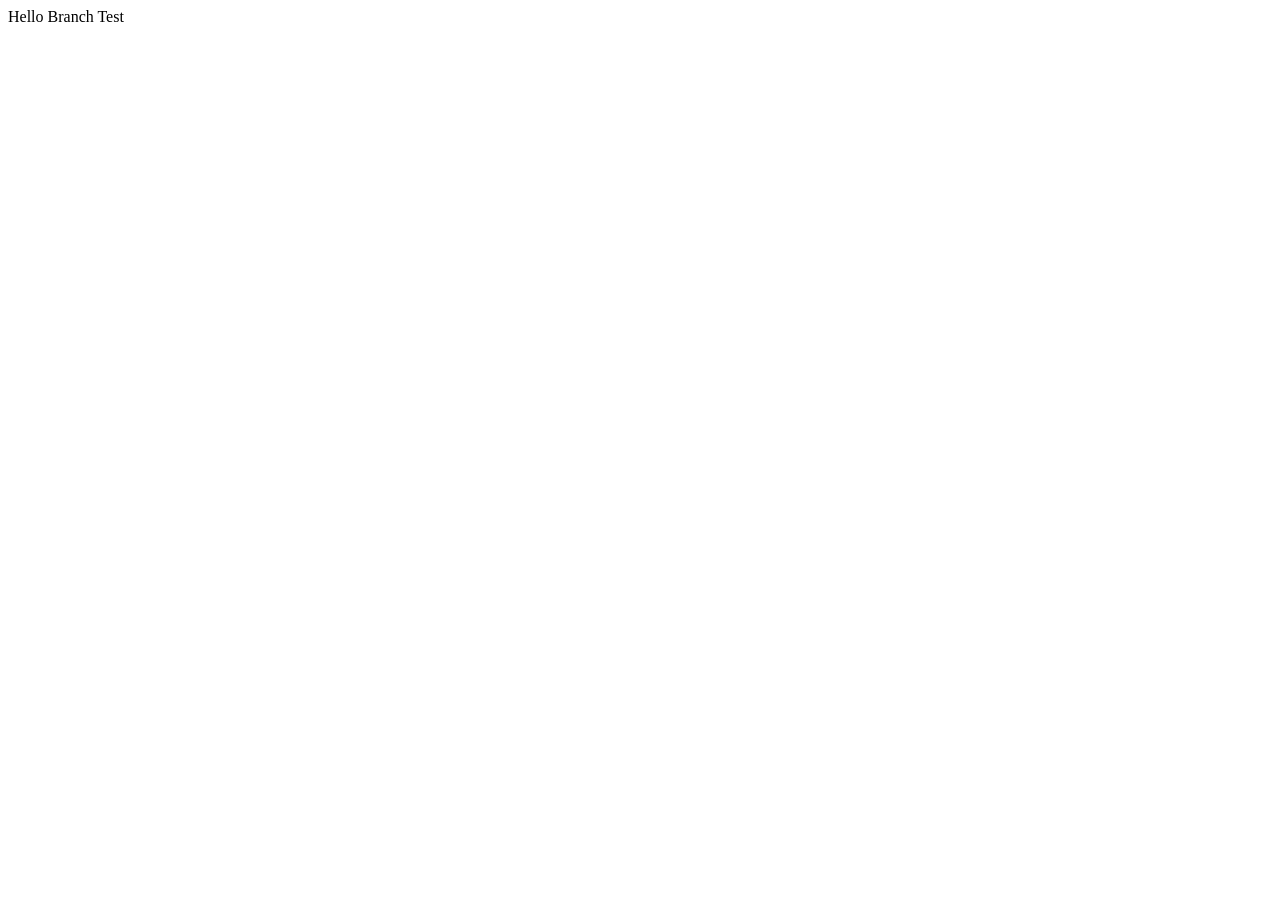
==== index.html @ 0f4a1770 "브랜치 테스트" ====
<!doctype html>
<html lang="ko">
<head>
    <meta charset="UTF-8">
    <meta name="viewport"
          content="width=device-width, user-scalable=no, initial-scale=1.0, maximum-scale=1.0, minimum-scale=1.0">
    <meta http-equiv="X-UA-Compatible" content="ie=edge">
    <title>Programming Tutorial / Code Assets - PlayOk</title>
</head>
<body>
Hello Branch Test
</body>
</html>
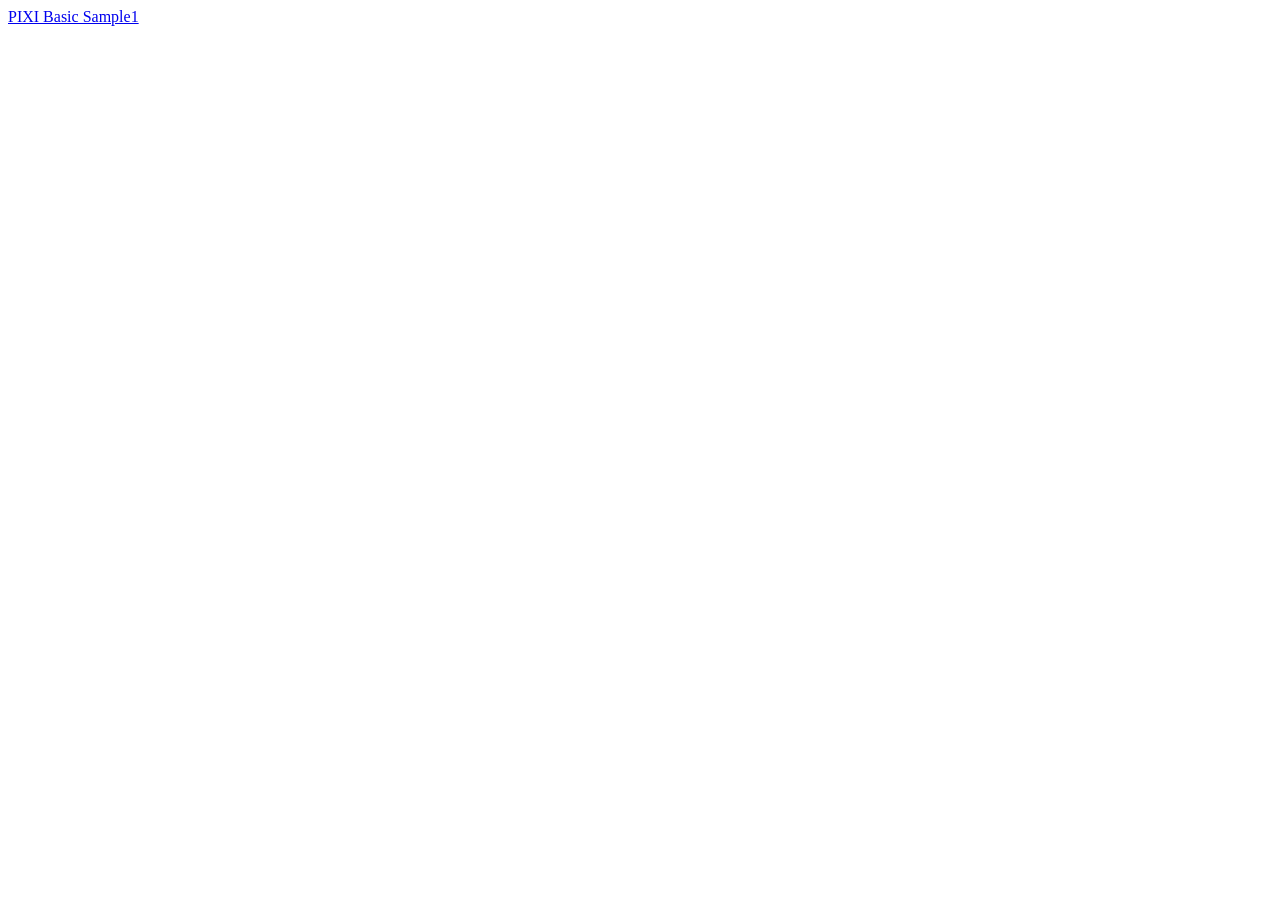
==== commit d401b223: "pixijs 기본 샘플" ====
--- a/index.html
+++ b/index.html
@@ -1,13 +1,15 @@
 <!doctype html>
 <html lang="ko">
+
 <head>
     <meta charset="UTF-8">
-    <meta name="viewport"
-          content="width=device-width, user-scalable=no, initial-scale=1.0, maximum-scale=1.0, minimum-scale=1.0">
+    <meta name="viewport" content="width=device-width, user-scalable=no, initial-scale=1.0, maximum-scale=1.0, minimum-scale=1.0">
     <meta http-equiv="X-UA-Compatible" content="ie=edge">
     <title>Programming Tutorial / Code Assets - PlayOk</title>
 </head>
+
 <body>
-Hello Branch Test
+    <a href="pixi/test1/test1.html">PIXI Basic Sample1</a>
 </body>
+
 </html>
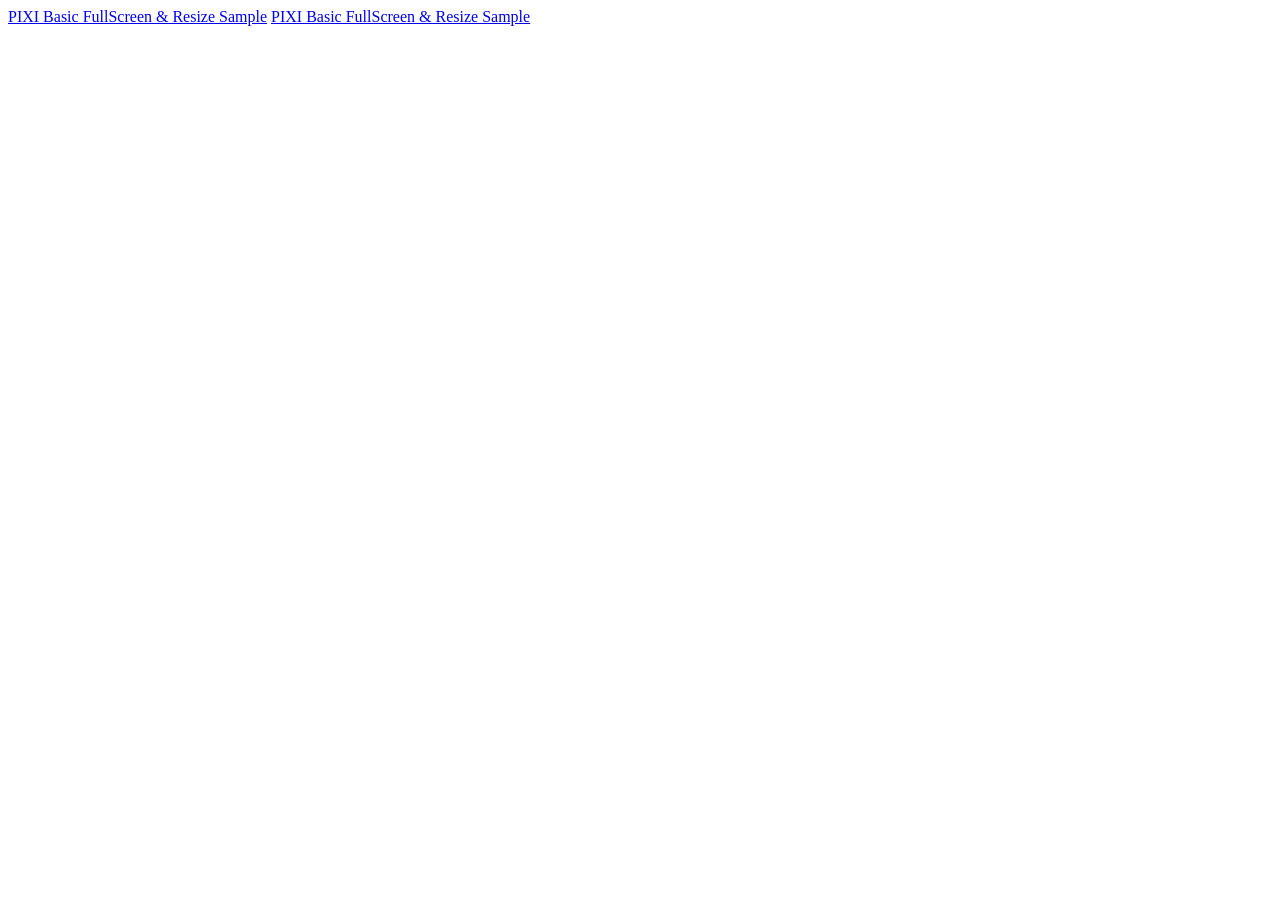
==== commit 0fcc5fdd: "add" ====
--- a/index.html
+++ b/index.html
@@ -9,7 +9,8 @@
 </head>
 
 <body>
-    <a href="pixi/test1/test1.html">PIXI Basic Sample1</a>
+    <a href="pixi/test1/1_basic_code_fullscreen_resize.html">PIXI Basic FullScreen & Resize Sample</a>
+    <a href="pixi/test1/test2.html">PIXI Basic FullScreen & Resize Sample</a>
 </body>
 
 </html>
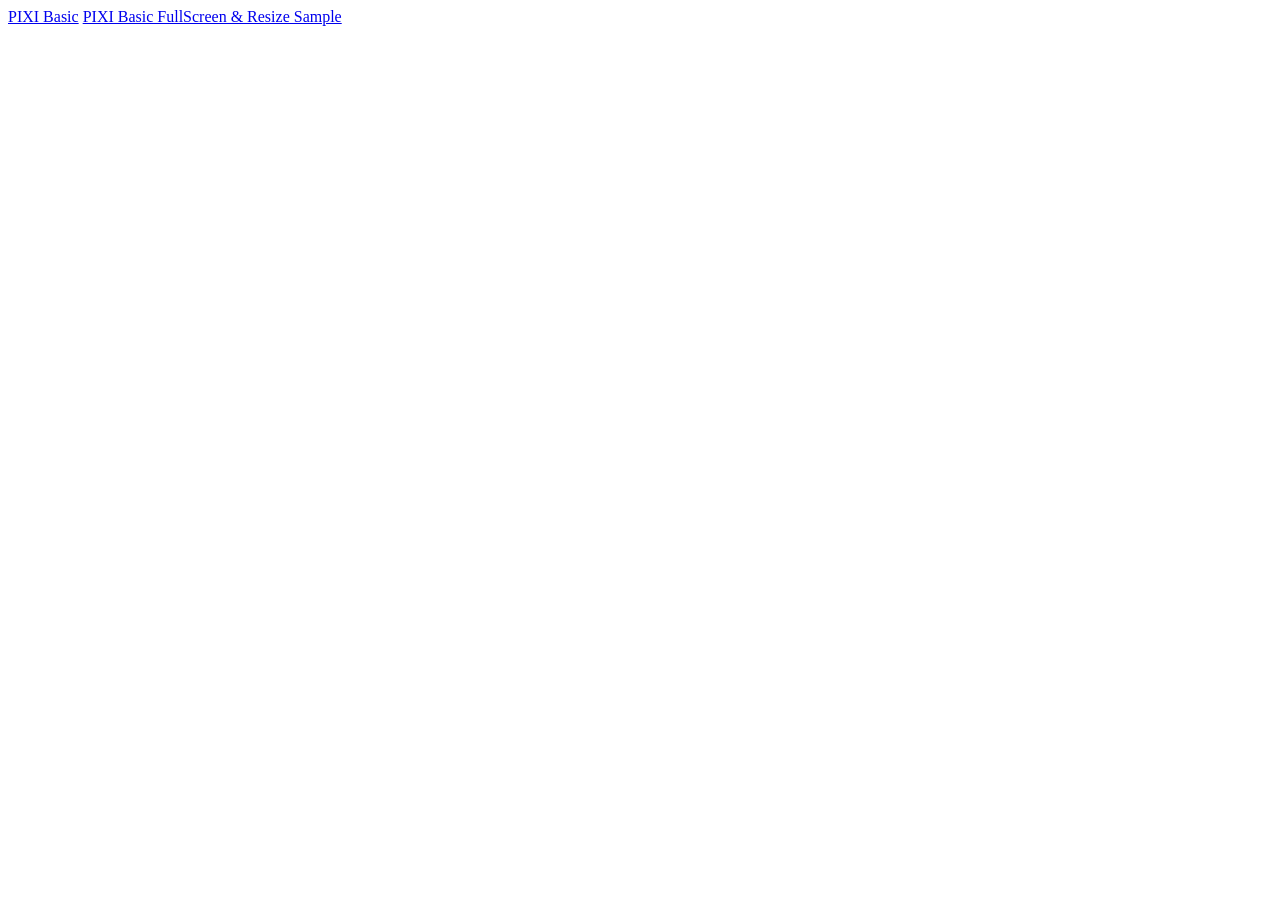
==== commit 2411b747: "add" ====
--- a/index.html
+++ b/index.html
@@ -9,8 +9,8 @@
 </head>
 
 <body>
-    <a href="pixi/test1/1_basic_code_fullscreen_resize.html">PIXI Basic FullScreen & Resize Sample</a>
-    <a href="pixi/test1/test2.html">PIXI Basic FullScreen & Resize Sample</a>
+    <a href="pixi/test1/1_basic_code_fullscreen_resize.html">PIXI Basic</a>
+    <a href="pixi/test1/2_basic_rectangle.html">PIXI Basic FullScreen & Resize Sample</a>
 </body>
 
 </html>
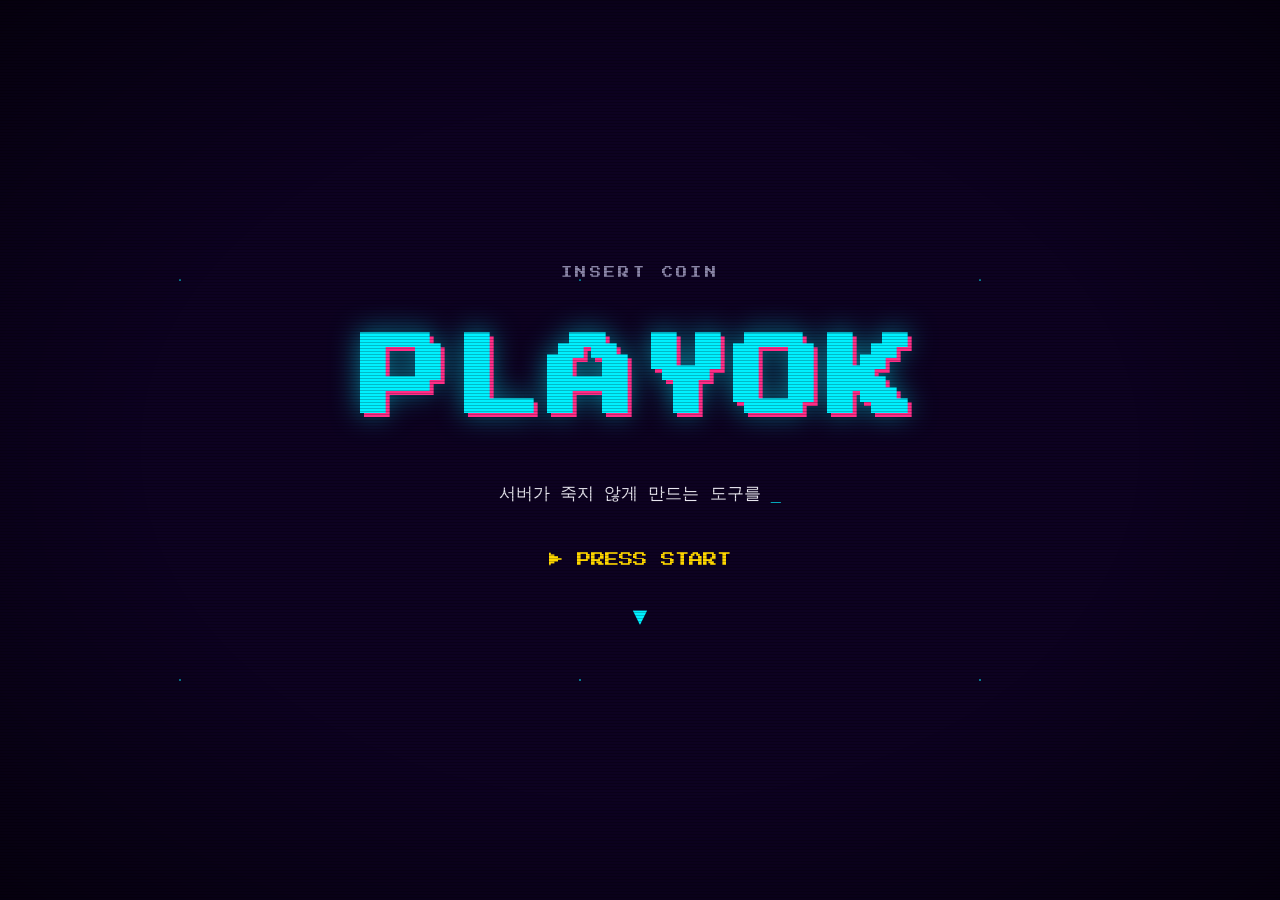
==== commit 24dded31: "feat: 아케이드 타이틀 화면과 CRT 스타일 기반 구축" ====
--- a/index.html
+++ b/index.html
@@ -1,16 +1,30 @@
 <!doctype html>
 <html lang="ko">
+<head>
+<meta charset="UTF-8">
+<meta name="viewport" content="width=device-width, initial-scale=1">
+<title>PLAYOK ARCADE — 시스템 도구를 만드는 개발자</title>
+<meta name="description" content="Go·Rust·C로 서버 운영 도구를 만듭니다. 총 4,911건의 기여 기록.">
+<link rel="icon" href="assets/favicon.svg" type="image/svg+xml">
+<link rel="preconnect" href="https://fonts.googleapis.com">
+<link rel="preconnect" href="https://fonts.gstatic.com" crossorigin>
+<link rel="stylesheet" href="https://fonts.googleapis.com/css2?family=Press+Start+2P&display=swap">
+<link rel="stylesheet" href="css/main.css">
+</head>
+<body>
+<div class="crt" aria-hidden="true"></div>
 
-<head>
-    <meta charset="UTF-8">
-    <meta name="viewport" content="width=device-width, user-scalable=no, initial-scale=1.0, maximum-scale=1.0, minimum-scale=1.0">
-    <meta http-equiv="X-UA-Compatible" content="ie=edge">
-    <title>Programming Tutorial / Code Assets - PlayOk</title>
-</head>
+<main>
+  <section id="title" class="screen">
+    <p class="insert-coin">INSERT COIN</p>
+    <h1 class="logo">PLAYOK</h1>
+    <p class="tagline"><span id="typed"></span><span class="caret" aria-hidden="true">_</span></p>
+    <noscript><p class="tagline">서버가 죽지 않게 만드는 도구를 만듭니다.</p></noscript>
+    <p class="press-start">▶ PRESS START</p>
+    <a class="scroll-hint" href="#score" aria-label="아래로 이동">▼</a>
+  </section>
+</main>
 
-<body>
-    <a href="pixi/test1/1_basic_code_fullscreen_resize.html">PIXI Basic</a>
-    <a href="pixi/test1/2_basic_rectangle.html">PIXI Basic FullScreen & Resize Sample</a>
+<script src="js/main.js"></script>
 </body>
-
-</html>+</html>
--- a/css/main.css
+++ b/css/main.css
@@ -0,0 +1,126 @@
+:root {
+  --bg: #0d0221;
+  --bg-panel: #190b3d;
+  --cyan: #00f0ff;
+  --magenta: #ff2e88;
+  --yellow: #ffd700;
+  --green: #39ff14;
+  --text: #e8e6f0;
+  --text-dim: #8b86a8;
+  --pixel: "Press Start 2P", ui-monospace, "SF Mono", Consolas, monospace;
+  --mono: ui-monospace, "SF Mono", SFMono-Regular, Consolas, monospace;
+}
+
+*, *::before, *::after { box-sizing: border-box; }
+
+body {
+  margin: 0;
+  background: var(--bg);
+  color: var(--text);
+  font-family: var(--mono);
+  line-height: 1.7;
+  overflow-x: hidden;
+}
+
+/* 별 배경 */
+body::before {
+  content: "";
+  position: fixed;
+  inset: 0;
+  z-index: -1;
+  background:
+    radial-gradient(1px 1px at 20% 30%, #fff 50%, transparent 50%),
+    radial-gradient(1px 1px at 70% 15%, #fff 50%, transparent 50%),
+    radial-gradient(2px 2px at 45% 70%, var(--cyan) 50%, transparent 50%),
+    radial-gradient(1px 1px at 85% 60%, var(--magenta) 50%, transparent 50%),
+    radial-gradient(1px 1px at 10% 85%, #fff 50%, transparent 50%);
+  background-size: 400px 400px;
+  opacity: 0.5;
+}
+
+/* CRT 스캔라인 + 비네트 */
+.crt {
+  position: fixed;
+  inset: 0;
+  z-index: 9999;
+  pointer-events: none;
+  background:
+    repeating-linear-gradient(to bottom,
+      rgba(0, 0, 0, 0.22) 0, rgba(0, 0, 0, 0.22) 1px,
+      transparent 1px, transparent 3px),
+    radial-gradient(ellipse at center, transparent 55%, rgba(0, 0, 0, 0.55) 100%);
+}
+
+a { color: var(--cyan); }
+a:focus-visible, button:focus-visible {
+  outline: 3px solid var(--yellow);
+  outline-offset: 3px;
+}
+
+.screen {
+  max-width: 1100px;
+  margin: 0 auto;
+  padding: 6rem 1.25rem;
+}
+
+#title {
+  min-height: 100svh;
+  display: flex;
+  flex-direction: column;
+  align-items: center;
+  justify-content: center;
+  text-align: center;
+  gap: 1.5rem;
+}
+
+.insert-coin {
+  font-family: var(--pixel);
+  font-size: clamp(0.5rem, 1.6vw, 0.7rem);
+  color: var(--text-dim);
+  letter-spacing: 0.3em;
+  margin: 0;
+}
+
+.logo {
+  font-family: var(--pixel);
+  font-size: clamp(2rem, 11vw, 5.5rem);
+  margin: 0;
+  color: var(--cyan);
+  letter-spacing: 0.06em;
+  text-shadow:
+    4px 4px 0 var(--magenta),
+    0 0 28px rgba(0, 240, 255, 0.55);
+}
+
+.tagline {
+  font-size: clamp(0.85rem, 2.4vw, 1.05rem);
+  color: var(--text);
+  min-height: 1.7em;
+  margin: 0;
+}
+
+.caret { color: var(--cyan); animation: blink 1s steps(1) infinite; }
+
+.press-start {
+  font-family: var(--pixel);
+  font-size: clamp(0.6rem, 2vw, 0.9rem);
+  color: var(--yellow);
+  margin: 1rem 0 0;
+  animation: blink 1.2s steps(1) infinite;
+}
+
+.scroll-hint {
+  font-size: 1.5rem;
+  text-decoration: none;
+  animation: bob 1.6s ease-in-out infinite;
+}
+
+@keyframes blink { 50% { opacity: 0; } }
+@keyframes bob { 50% { transform: translateY(10px); } }
+
+@media (prefers-reduced-motion: reduce) {
+  *, *::before, *::after {
+    animation: none !important;
+    transition: none !important;
+  }
+}
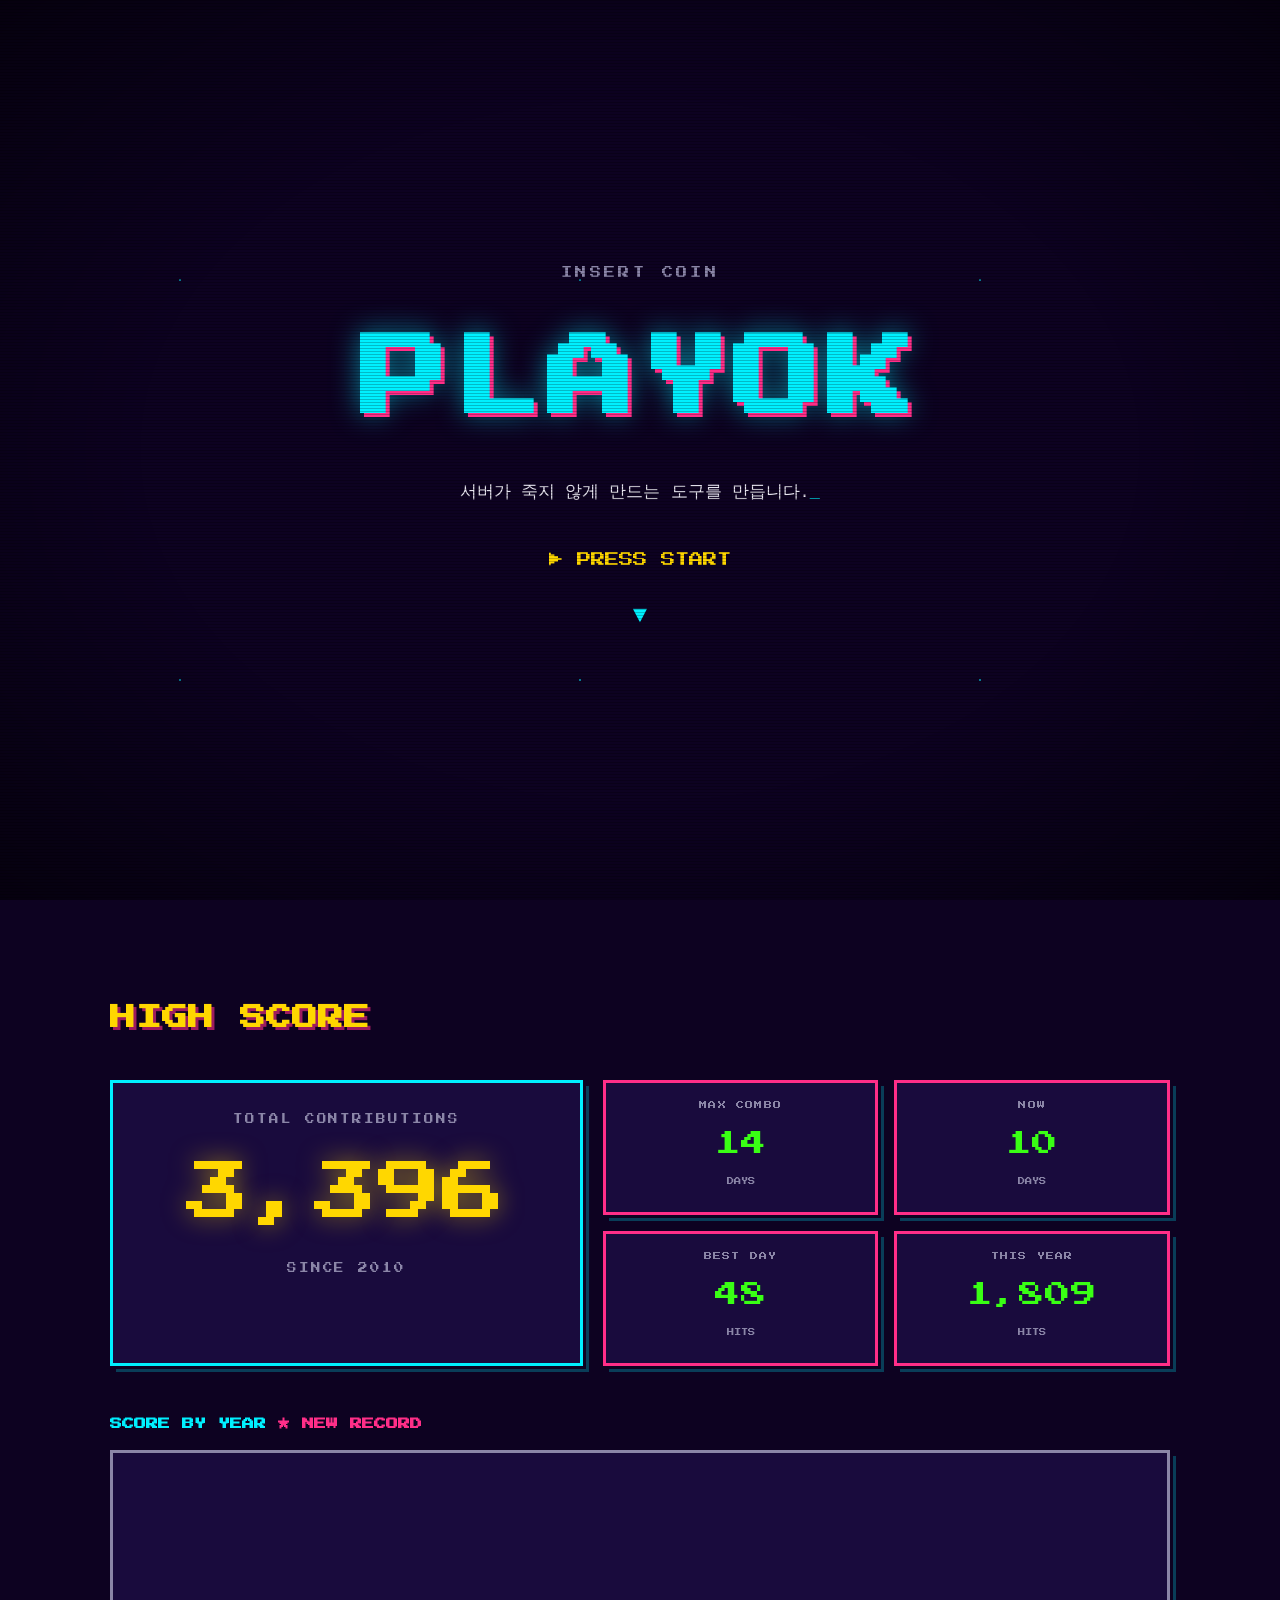
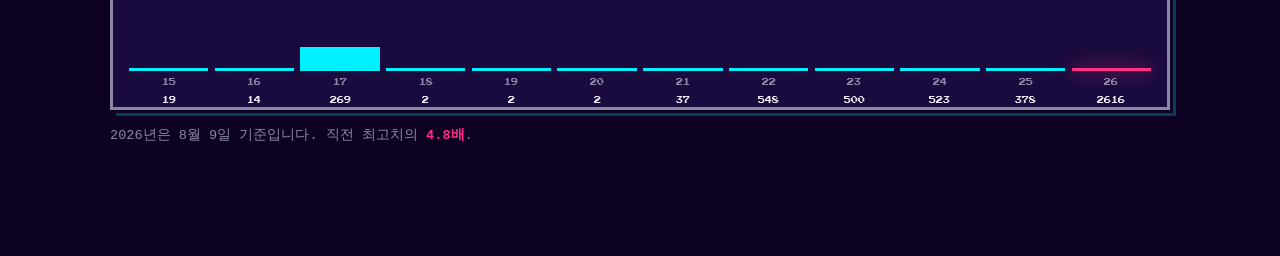
==== commit 8f08453e: "feat: HIGH SCORE 섹션 추가 (기여 통계 시각화)" ====
--- a/index.html
+++ b/index.html
@@ -23,6 +23,41 @@
     <p class="press-start">▶ PRESS START</p>
     <a class="scroll-hint" href="#score" aria-label="아래로 이동">▼</a>
   </section>
+
+  <section id="score" class="screen">
+    <h2 class="section-title">HIGH SCORE</h2>
+
+    <div class="score-board">
+      <div class="score-main">
+        <p class="score-label">TOTAL CONTRIBUTIONS</p>
+        <p class="score-value" data-stat="total" data-target="4911">4,911</p>
+        <p class="score-since">SINCE 2010</p>
+      </div>
+      <ul class="score-grid">
+        <li><span class="k">MAX COMBO</span><span class="v" data-stat="max_combo" data-target="20">20</span><span class="u">DAYS</span></li>
+        <li><span class="k">NOW</span><span class="v" data-stat="current_combo" data-target="14">14</span><span class="u">DAYS</span></li>
+        <li><span class="k">BEST DAY</span><span class="v" data-stat="best_day" data-target="69">69</span><span class="u">HITS</span></li>
+        <li><span class="k">THIS YEAR</span><span class="v" data-stat="year_total" data-target="2616">2,616</span><span class="u">HITS</span></li>
+      </ul>
+    </div>
+
+    <h3 class="chart-title">SCORE BY YEAR <span class="record">★ NEW RECORD</span></h3>
+    <ol class="chart" id="chart">
+      <li style="--h:0.7%"><span class="bar"></span><span class="yr">15</span><span class="n">19</span></li>
+      <li style="--h:0.5%"><span class="bar"></span><span class="yr">16</span><span class="n">14</span></li>
+      <li style="--h:10.3%"><span class="bar"></span><span class="yr">17</span><span class="n">269</span></li>
+      <li style="--h:0.1%"><span class="bar"></span><span class="yr">18</span><span class="n">2</span></li>
+      <li style="--h:0.1%"><span class="bar"></span><span class="yr">19</span><span class="n">2</span></li>
+      <li style="--h:0.1%"><span class="bar"></span><span class="yr">20</span><span class="n">2</span></li>
+      <li style="--h:1.4%"><span class="bar"></span><span class="yr">21</span><span class="n">37</span></li>
+      <li style="--h:20.9%"><span class="bar"></span><span class="yr">22</span><span class="n">548</span></li>
+      <li style="--h:19.1%"><span class="bar"></span><span class="yr">23</span><span class="n">500</span></li>
+      <li style="--h:20.0%"><span class="bar"></span><span class="yr">24</span><span class="n">523</span></li>
+      <li style="--h:14.4%"><span class="bar"></span><span class="yr">25</span><span class="n">378</span></li>
+      <li class="is-record" style="--h:100%"><span class="bar"></span><span class="yr">26</span><span class="n">2616</span></li>
+    </ol>
+    <p class="chart-note">2026년은 8월 9일 기준입니다. 직전 최고치의 <strong>4.8배</strong>.</p>
+  </section>
 </main>
 
 <script src="js/main.js"></script>
--- a/css/main.css
+++ b/css/main.css
@@ -115,6 +115,114 @@
   animation: bob 1.6s ease-in-out infinite;
 }
 
+/* ---------- HIGH SCORE ---------- */
+
+.section-title {
+  font-family: var(--pixel);
+  font-size: clamp(1rem, 3.5vw, 1.6rem);
+  color: var(--yellow);
+  text-shadow: 3px 3px 0 rgba(255, 46, 136, 0.6);
+  margin: 0 0 2.5rem;
+}
+
+.score-board {
+  display: grid;
+  grid-template-columns: 1fr;
+  gap: 1.25rem;
+  margin-bottom: 3rem;
+}
+
+.score-main, .score-grid li, .chart {
+  background: var(--bg-panel);
+  border: 3px solid var(--cyan);
+  box-shadow: 0 0 0 3px var(--bg), 6px 6px 0 rgba(0, 240, 255, 0.25);
+}
+
+.score-main { padding: 1.75rem; text-align: center; }
+.score-label, .score-since {
+  font-family: var(--pixel);
+  font-size: 0.6rem;
+  color: var(--text-dim);
+  margin: 0;
+  letter-spacing: 0.2em;
+}
+.score-value {
+  font-family: var(--pixel);
+  font-size: clamp(2rem, 9vw, 4rem);
+  color: var(--yellow);
+  margin: 0.75rem 0;
+  text-shadow: 0 0 24px rgba(255, 215, 0, 0.5);
+}
+
+.score-grid {
+  list-style: none;
+  display: grid;
+  grid-template-columns: repeat(2, 1fr);
+  gap: 1rem;
+  margin: 0;
+  padding: 0;
+}
+.score-grid li { padding: 1rem; text-align: center; border-color: var(--magenta); }
+.score-grid .k {
+  display: block;
+  font-family: var(--pixel);
+  font-size: 0.5rem;
+  color: var(--text-dim);
+  letter-spacing: 0.15em;
+}
+.score-grid .v {
+  display: block;
+  font-family: var(--pixel);
+  font-size: clamp(1.1rem, 4vw, 1.6rem);
+  color: var(--green);
+  margin: 0.6rem 0 0.2rem;
+}
+.score-grid .u { font-family: var(--pixel); font-size: 0.45rem; color: var(--text-dim); }
+
+.chart-title { font-family: var(--pixel); font-size: 0.75rem; color: var(--cyan); margin: 0 0 1rem; }
+.record { color: var(--magenta); animation: blink 1.4s steps(1) infinite; }
+
+.chart {
+  list-style: none;
+  display: grid;
+  grid-auto-flow: column;
+  grid-auto-columns: 1fr;
+  align-items: end;
+  gap: 0.4rem;
+  height: 260px;
+  margin: 0;
+  padding: 1rem 1rem 0;
+  border-color: var(--text-dim);
+}
+.chart li {
+  display: flex;
+  flex-direction: column;
+  align-items: center;
+  justify-content: flex-end;
+  height: 100%;
+}
+.chart .bar {
+  width: 100%;
+  height: var(--h);
+  min-height: 3px;
+  background: var(--cyan);
+  transition: height 900ms cubic-bezier(0.2, 0.8, 0.2, 1);
+}
+.chart li.is-record .bar { background: var(--magenta); box-shadow: 0 0 18px var(--magenta); }
+.chart .yr, .chart .n {
+  font-family: var(--pixel);
+  font-size: 0.45rem;
+  color: var(--text-dim);
+  margin-top: 0.35rem;
+}
+.chart .n { color: var(--text); }
+.chart-note { color: var(--text-dim); font-size: 0.85rem; }
+.chart-note strong { color: var(--magenta); }
+
+@media (min-width: 960px) {
+  .score-board { grid-template-columns: 1fr 1.2fr; align-items: stretch; }
+}
+
 @keyframes blink { 50% { opacity: 0; } }
 @keyframes bob { 50% { transform: translateY(10px); } }
 
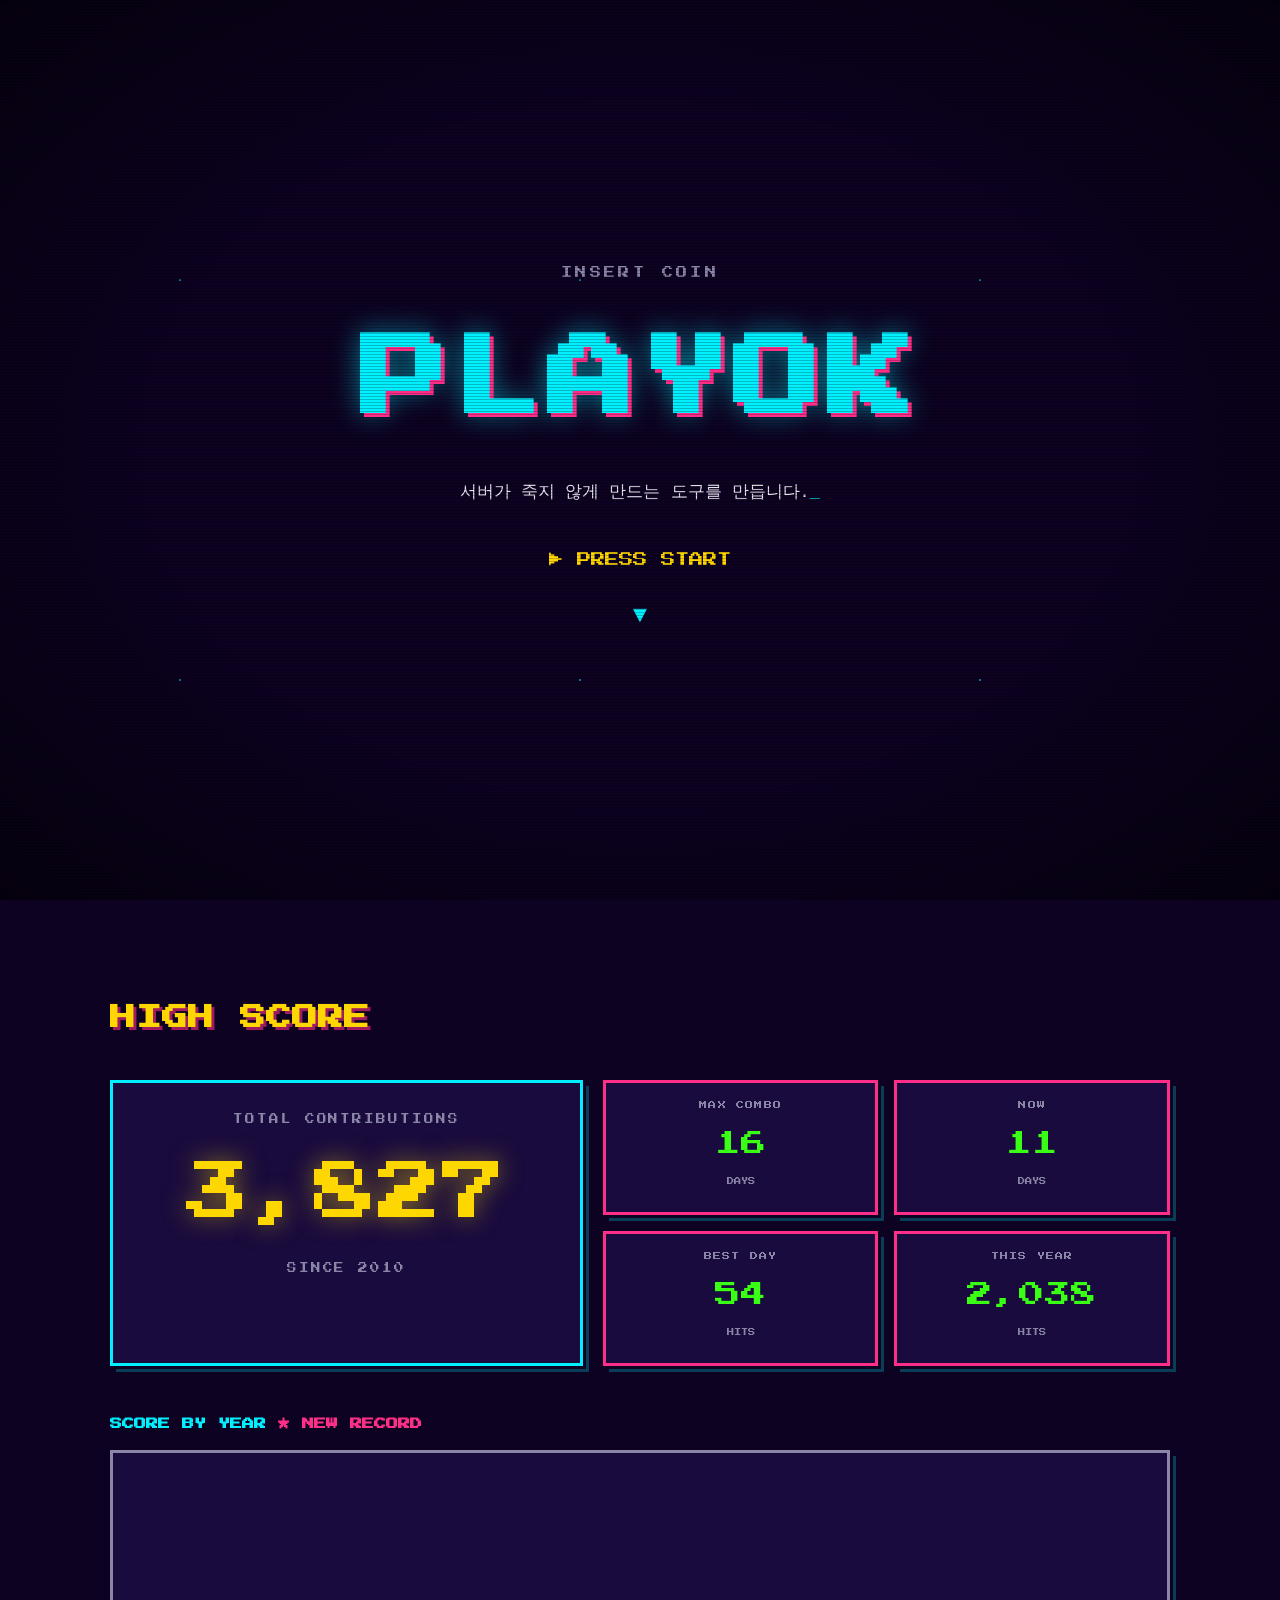
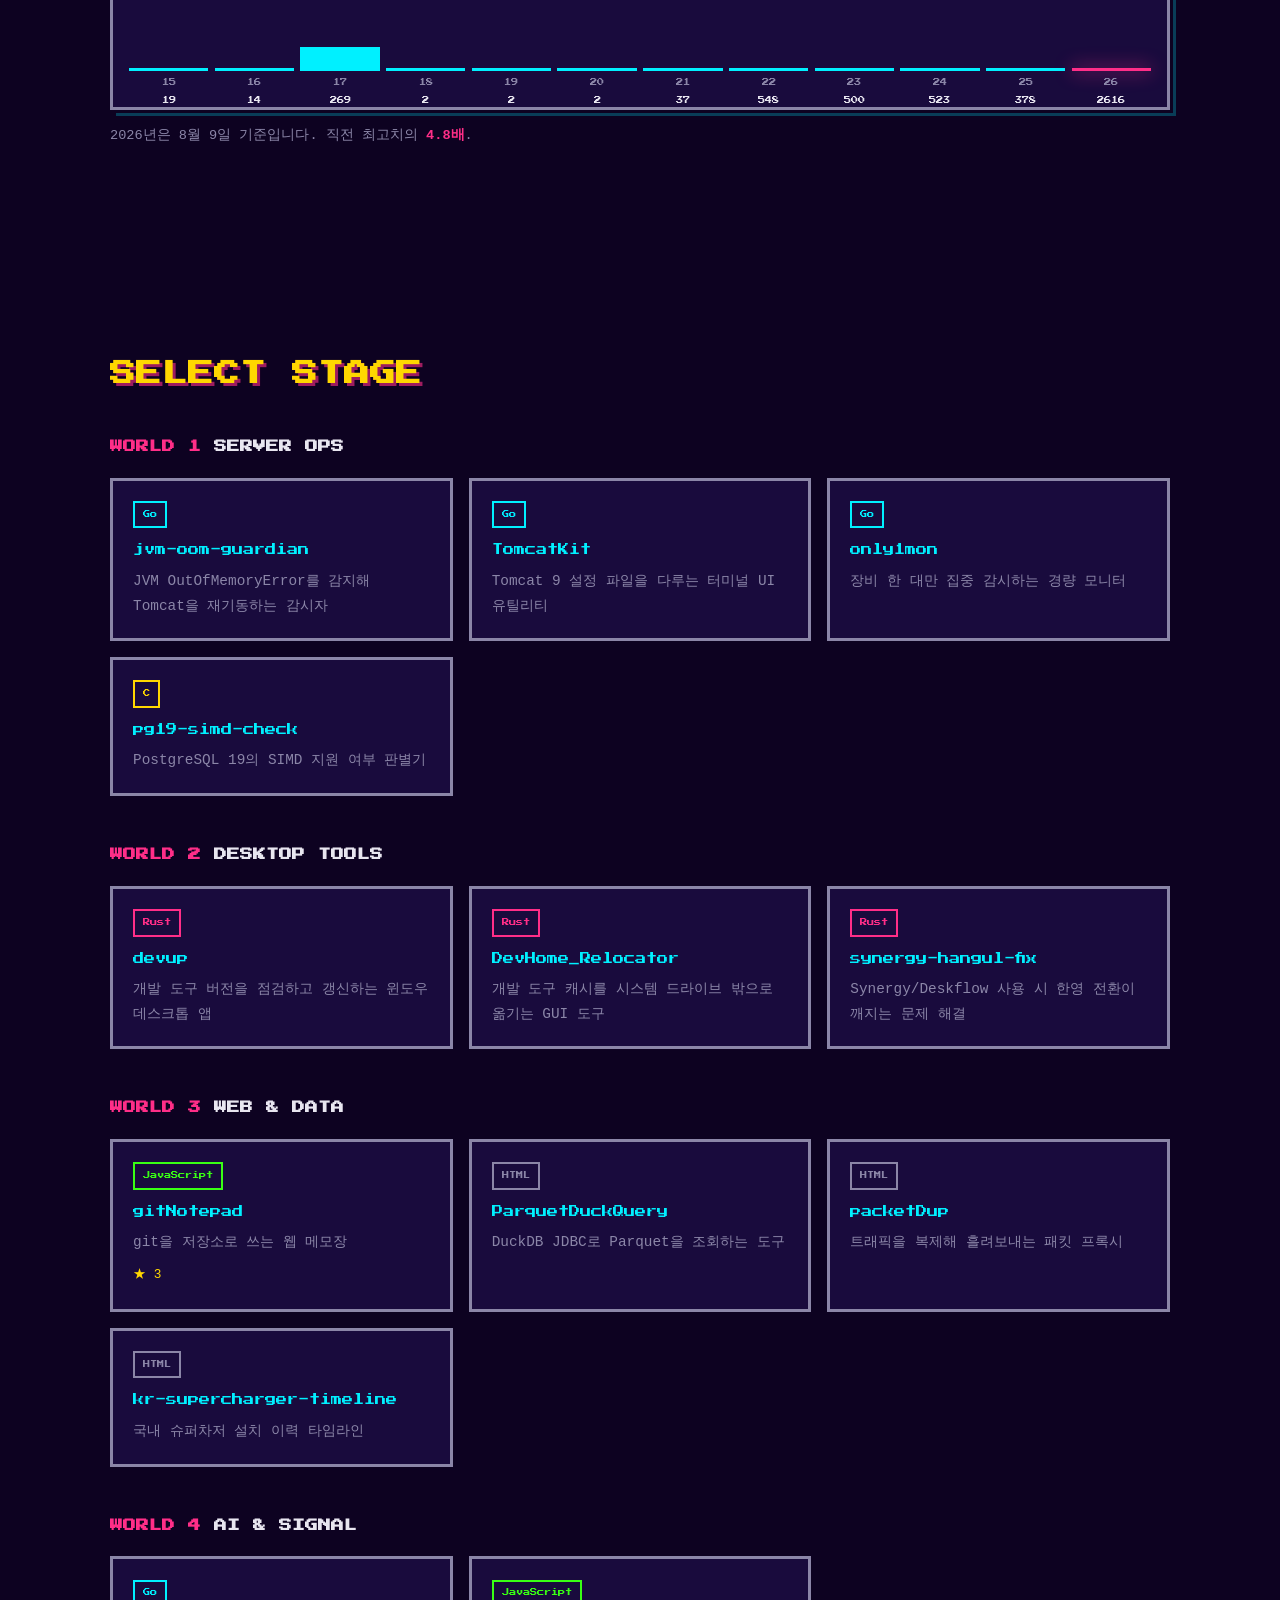
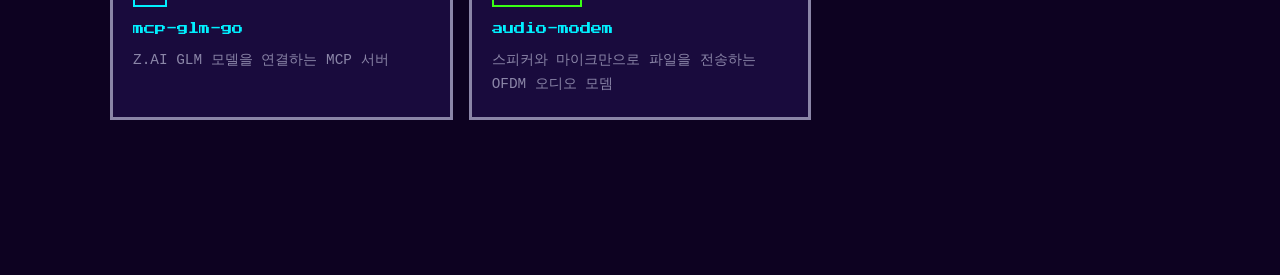
==== commit 84fd2b24: "feat: SELECT STAGE 섹션 추가 (저장소 카드 그리드)" ====
--- a/index.html
+++ b/index.html
@@ -58,6 +58,14 @@
     </ol>
     <p class="chart-note">2026년은 8월 9일 기준입니다. 직전 최고치의 <strong>4.8배</strong>.</p>
   </section>
+
+  <section id="stage" class="screen">
+    <h2 class="section-title">SELECT STAGE</h2>
+    <div id="worlds"></div>
+    <noscript>
+      <p><a href="https://github.com/playok?tab=repositories">GitHub에서 저장소 목록 보기</a></p>
+    </noscript>
+  </section>
 </main>
 
 <script src="js/main.js"></script>
--- a/css/main.css
+++ b/css/main.css
@@ -223,6 +223,65 @@
   .score-board { grid-template-columns: 1fr 1.2fr; align-items: stretch; }
 }
 
+/* ---------- SELECT STAGE ---------- */
+
+.world { margin-bottom: 3rem; }
+.world-title { font-family: var(--pixel); font-size: 0.8rem; color: var(--text); margin: 0 0 1.25rem; }
+.world-no { color: var(--magenta); }
+
+.cards {
+  list-style: none;
+  display: grid;
+  grid-template-columns: 1fr;
+  gap: 1rem;
+  margin: 0;
+  padding: 0;
+}
+
+.card a {
+  display: block;
+  height: 100%;
+  padding: 1.25rem;
+  background: var(--bg-panel);
+  border: 3px solid var(--text-dim);
+  color: var(--text);
+  text-decoration: none;
+  transition: transform 160ms, border-color 160ms, box-shadow 160ms;
+}
+.card a:hover, .card a:focus-visible {
+  transform: translateY(-6px);
+  border-color: var(--cyan);
+  box-shadow: 0 8px 0 rgba(0, 240, 255, 0.3);
+}
+
+.card-lang {
+  display: inline-block;
+  font-family: var(--pixel);
+  font-size: 0.45rem;
+  padding: 0.35rem 0.5rem;
+  border: 2px solid currentColor;
+  color: var(--text-dim);
+  margin-bottom: 0.75rem;
+}
+.card-lang[data-lang="Go"] { color: var(--cyan); }
+.card-lang[data-lang="Rust"] { color: var(--magenta); }
+.card-lang[data-lang="C"] { color: var(--yellow); }
+.card-lang[data-lang="JavaScript"] { color: var(--green); }
+
+.card-name {
+  display: block;
+  font-family: var(--pixel);
+  font-size: 0.7rem;
+  color: var(--cyan);
+  word-break: break-word;
+  margin-bottom: 0.6rem;
+}
+.card-desc { display: block; font-size: 0.9rem; color: var(--text-dim); }
+.star { display: inline-block; margin-top: 0.6rem; font-size: 0.8rem; color: var(--yellow); }
+
+@media (min-width: 640px) { .cards { grid-template-columns: repeat(2, 1fr); } }
+@media (min-width: 960px) { .cards { grid-template-columns: repeat(3, 1fr); } }
+
 @keyframes blink { 50% { opacity: 0; } }
 @keyframes bob { 50% { transform: translateY(10px); } }
 
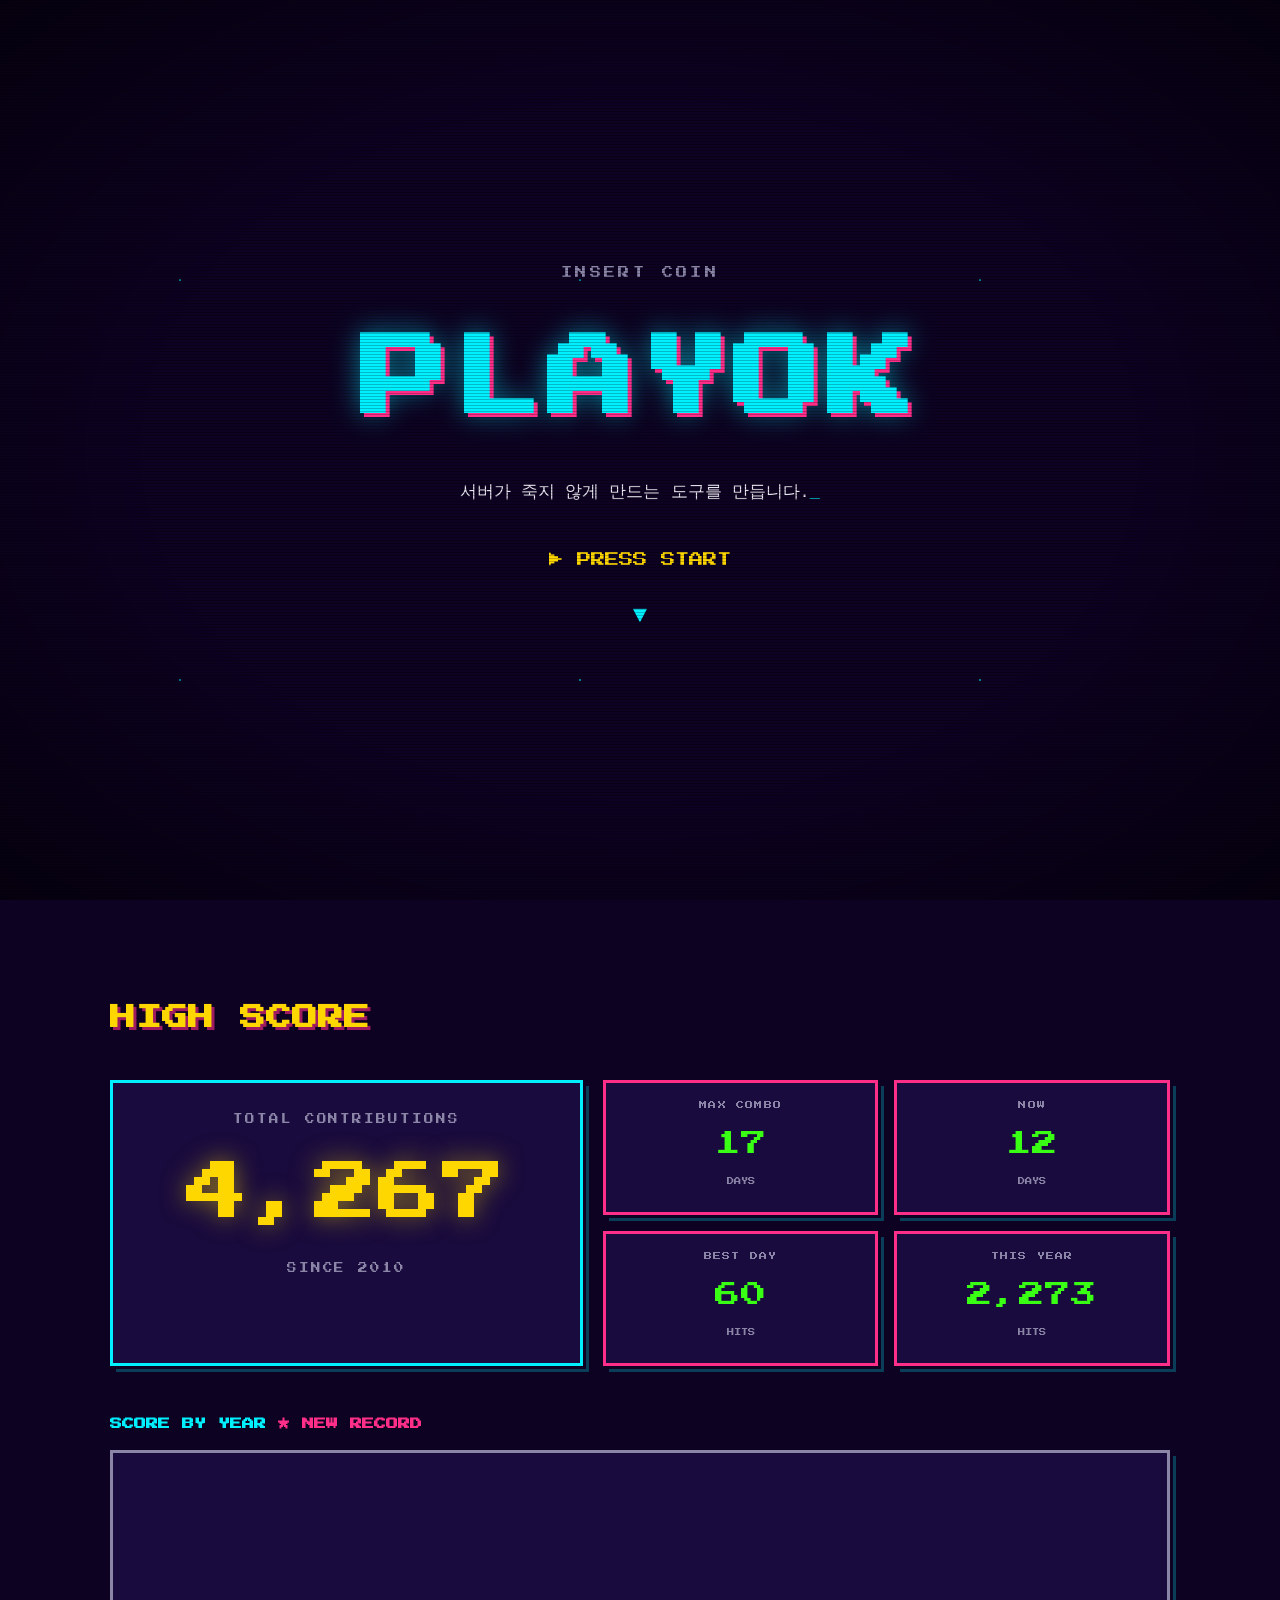
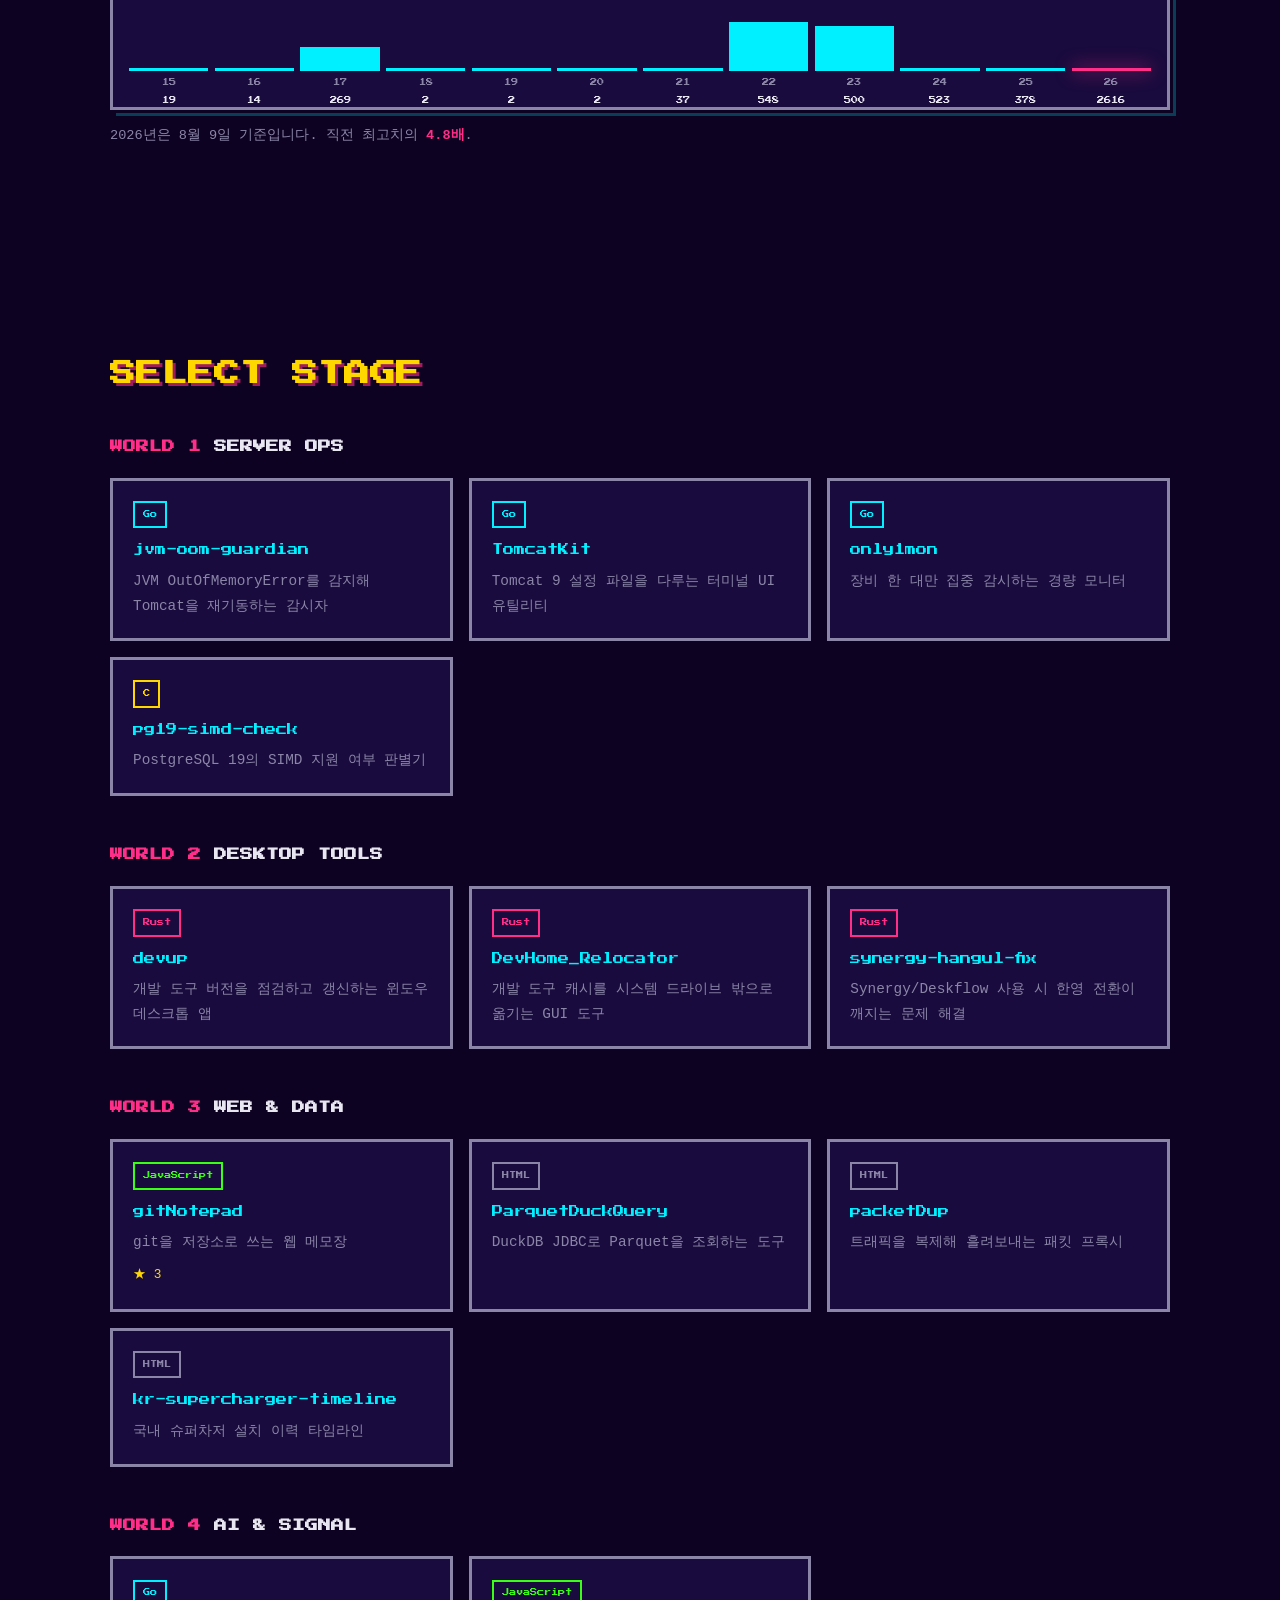
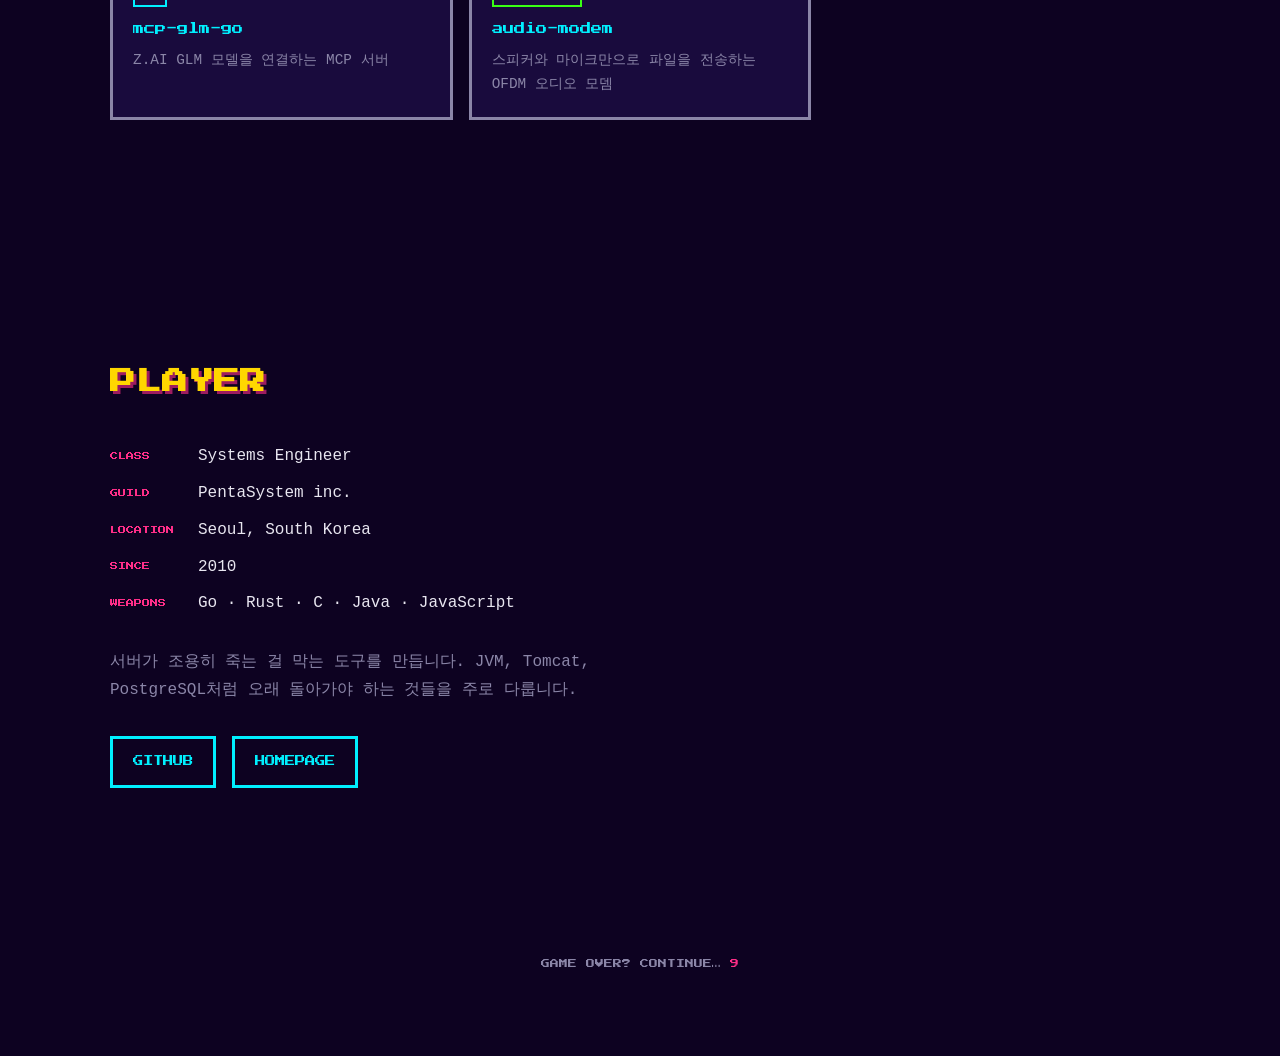
==== commit 3ce302ca: "feat: PLAYER 섹션 추가, DEMO 섹션과 PIXI 샘플 제거" ====
--- a/index.html
+++ b/index.html
@@ -66,7 +66,30 @@
       <p><a href="https://github.com/playok?tab=repositories">GitHub에서 저장소 목록 보기</a></p>
     </noscript>
   </section>
+
+  <section id="player" class="screen">
+    <h2 class="section-title">PLAYER</h2>
+    <dl class="player-info">
+      <dt>CLASS</dt><dd>Systems Engineer</dd>
+      <dt>GUILD</dt><dd>PentaSystem inc.</dd>
+      <dt>LOCATION</dt><dd>Seoul, South Korea</dd>
+      <dt>SINCE</dt><dd>2010</dd>
+      <dt>WEAPONS</dt><dd>Go · Rust · C · Java · JavaScript</dd>
+    </dl>
+    <p class="player-bio">
+      서버가 조용히 죽는 걸 막는 도구를 만듭니다. JVM, Tomcat, PostgreSQL처럼
+      오래 돌아가야 하는 것들을 주로 다룹니다.
+    </p>
+    <p class="links">
+      <a href="https://github.com/playok">GITHUB</a>
+      <a href="http://www.sarangsai.com">HOMEPAGE</a>
+    </p>
+  </section>
 </main>
+
+<footer class="foot">
+  <p>GAME OVER? CONTINUE… <span class="foot-c">9</span></p>
+</footer>
 
 <script src="js/main.js"></script>
 </body>
--- a/css/main.css
+++ b/css/main.css
@@ -282,6 +282,38 @@
 @media (min-width: 640px) { .cards { grid-template-columns: repeat(2, 1fr); } }
 @media (min-width: 960px) { .cards { grid-template-columns: repeat(3, 1fr); } }
 
+/* ---------- PLAYER ---------- */
+
+.player-bio { color: var(--text-dim); max-width: 60ch; }
+
+.player-info {
+  display: grid;
+  grid-template-columns: max-content 1fr;
+  gap: 0.6rem 1.5rem;
+  margin: 0 0 2rem;
+}
+.player-info dt { font-family: var(--pixel); font-size: 0.5rem; color: var(--magenta); align-self: center; }
+.player-info dd { margin: 0; }
+
+.links { display: flex; flex-wrap: wrap; gap: 1rem; margin-top: 2rem; }
+.links a {
+  font-family: var(--pixel);
+  font-size: 0.65rem;
+  text-decoration: none;
+  padding: 0.9rem 1.25rem;
+  border: 3px solid var(--cyan);
+}
+.links a:hover, .links a:focus-visible { background: var(--cyan); color: var(--bg); }
+
+.foot {
+  text-align: center;
+  padding: 3rem 1.25rem 4rem;
+  font-family: var(--pixel);
+  font-size: 0.55rem;
+  color: var(--text-dim);
+}
+.foot-c { color: var(--magenta); }
+
 @keyframes blink { 50% { opacity: 0; } }
 @keyframes bob { 50% { transform: translateY(10px); } }
 
